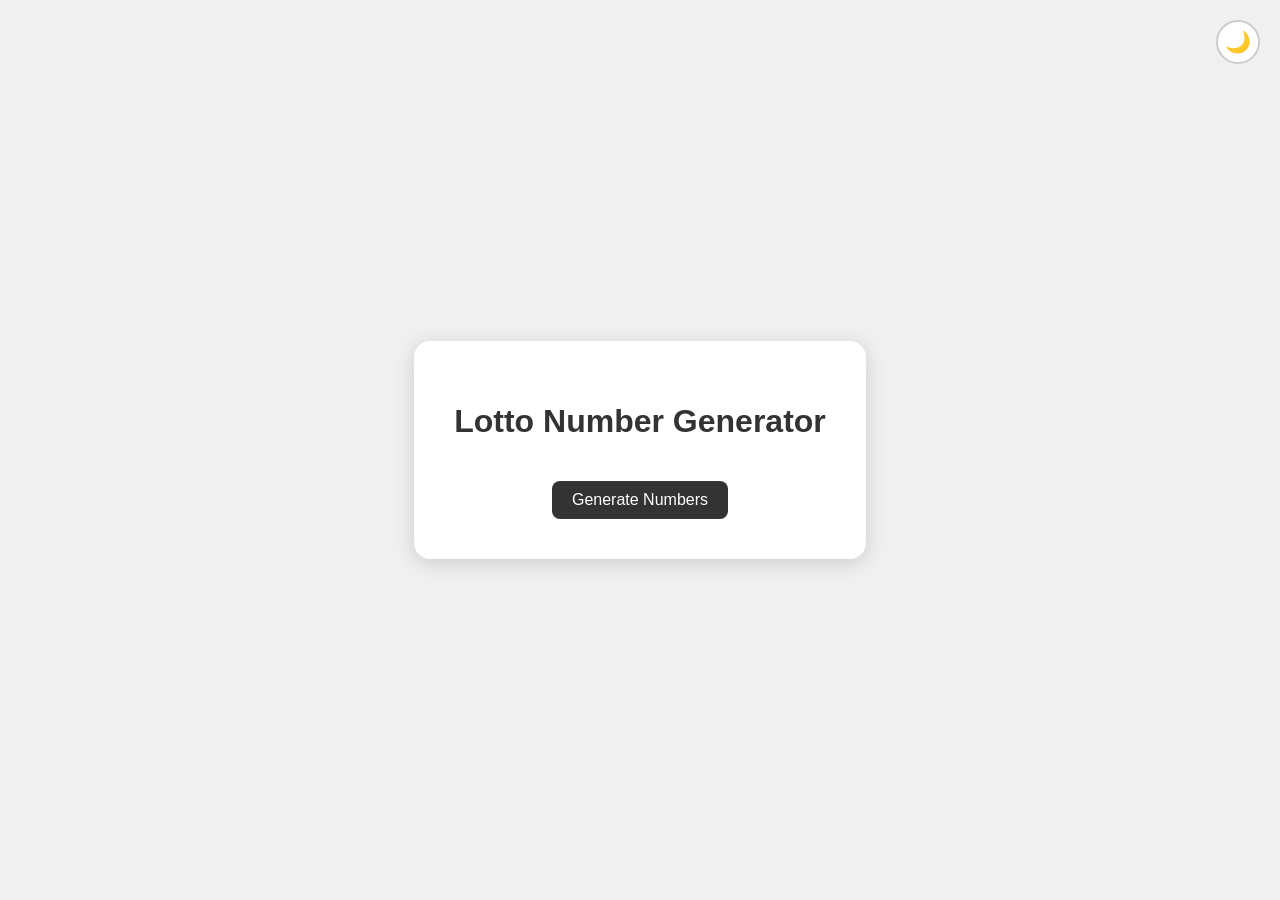
==== index.html @ cb340864 "Add dark mode / light mode toggle feature - Theme toggle button (top-right corner) with moon/sun ico" ====
<!DOCTYPE html>
<html lang="en">
<head>
    <meta charset="UTF-8">
    <meta name="viewport" content="width=device-width, initial-scale=1.0">
    <title>Lotto Number Generator</title>
    <link rel="stylesheet" href="style.css">
</head>
<body>
    <button class="theme-toggle" id="theme-toggle" aria-label="Toggle dark mode">🌙</button>
    <div class="container">
        <h1>Lotto Number Generator</h1>
        <div class="lotto-numbers" id="lotto-numbers"></div>
        <button id="generate-btn">Generate Numbers</button>
    </div>
    <script src="main.js"></script>
</body>
</html>
---- style.css ----
:root {
    --bg-color: #f0f0f0;
    --text-color: #333;
    --container-bg: #fff;
    --number-bg: #fff;
    --number-border: #ccc;
    --btn-bg: #333;
    --btn-color: #fff;
}

[data-theme="dark"] {
    --bg-color: #1a1a2e;
    --text-color: #e0e0e0;
    --container-bg: #16213e;
    --number-bg: #0f3460;
    --number-border: #533483;
    --btn-bg: #e94560;
    --btn-color: #fff;
}

body {
    font-family: sans-serif;
    display: flex;
    justify-content: center;
    align-items: center;
    min-height: 100vh;
    background-color: var(--bg-color);
    color: var(--text-color);
    margin: 0;
    transition: background-color 0.3s, color 0.3s;
}

.theme-toggle {
    position: fixed;
    top: 20px;
    right: 20px;
    width: 44px;
    height: 44px;
    border-radius: 50%;
    border: 2px solid var(--number-border);
    background-color: var(--container-bg);
    font-size: 1.3em;
    cursor: pointer;
    transition: background-color 0.3s, border-color 0.3s;
    display: flex;
    justify-content: center;
    align-items: center;
}

.theme-toggle:hover {
    opacity: 0.8;
}

.container {
    text-align: center;
    background-color: var(--container-bg);
    padding: 40px;
    border-radius: 16px;
    box-shadow: 0 4px 20px rgba(0, 0, 0, 0.15);
    transition: background-color 0.3s;
}

.lotto-numbers {
    display: flex;
    justify-content: center;
    gap: 10px;
    margin: 20px 0;
}

.number {
    width: 40px;
    height: 40px;
    border-radius: 50%;
    background-color: var(--number-bg);
    border: 2px solid var(--number-border);
    display: flex;
    justify-content: center;
    align-items: center;
    font-size: 1.2em;
    font-weight: bold;
    color: var(--text-color);
    transition: background-color 0.3s, border-color 0.3s, color 0.3s;
}

#generate-btn {
    padding: 10px 20px;
    font-size: 1em;
    cursor: pointer;
    background-color: var(--btn-bg);
    color: var(--btn-color);
    border: none;
    border-radius: 8px;
    transition: background-color 0.3s;
}

#generate-btn:hover {
    opacity: 0.9;
}
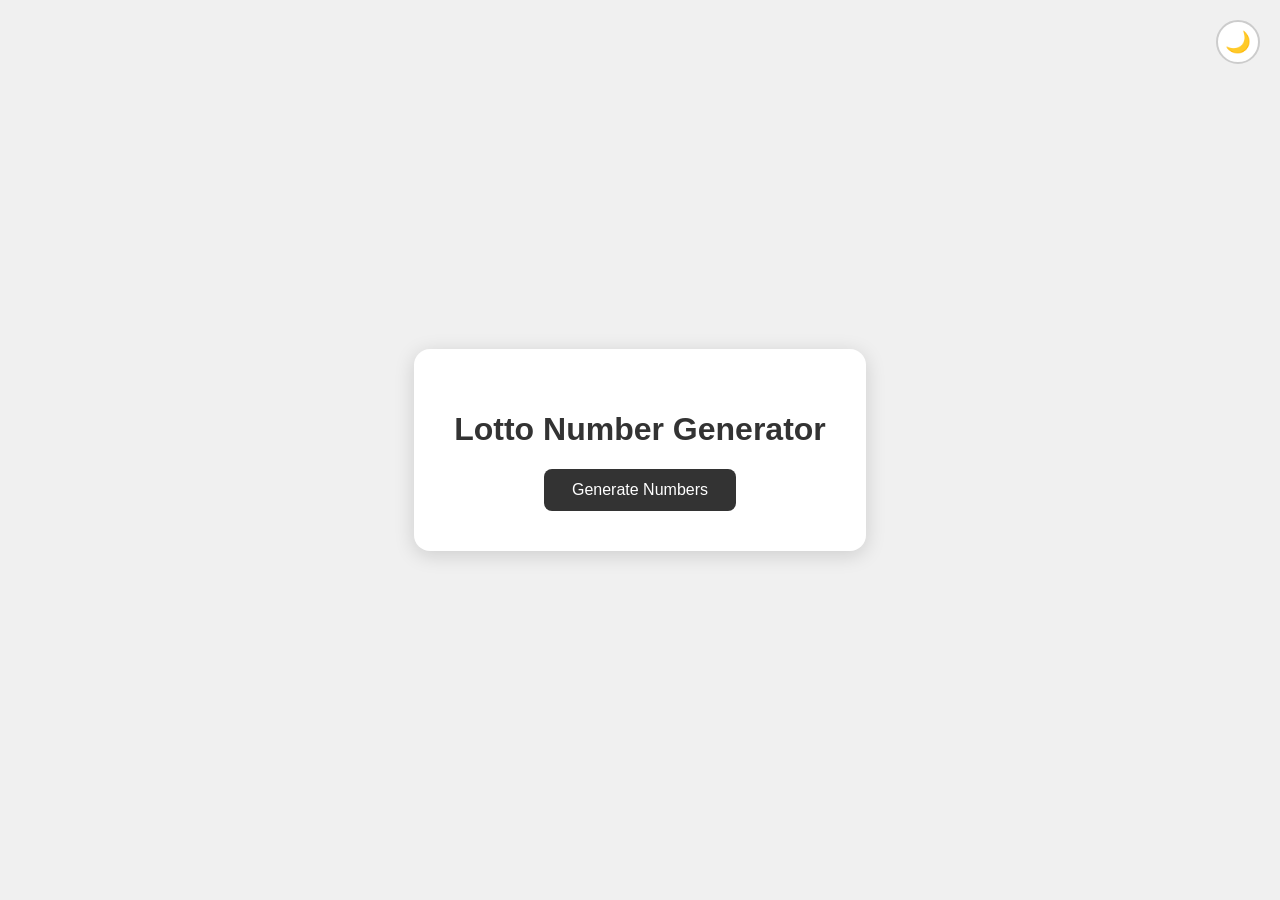
==== commit 3257534b: "Add number color by range and generate 5 rows - Color balls by number range: 1-9 yellow, 10-19 blue," ====
--- a/index.html
+++ b/index.html
@@ -10,7 +10,7 @@
     <button class="theme-toggle" id="theme-toggle" aria-label="Toggle dark mode">🌙</button>
     <div class="container">
         <h1>Lotto Number Generator</h1>
-        <div class="lotto-numbers" id="lotto-numbers"></div>
+        <div class="lotto-rows" id="lotto-rows"></div>
         <button id="generate-btn">Generate Numbers</button>
     </div>
     <script src="main.js"></script>
--- a/style.css
+++ b/style.css
@@ -2,20 +2,20 @@
     --bg-color: #f0f0f0;
     --text-color: #333;
     --container-bg: #fff;
-    --number-bg: #fff;
     --number-border: #ccc;
     --btn-bg: #333;
     --btn-color: #fff;
+    --row-divider: #e0e0e0;
 }
 
 [data-theme="dark"] {
     --bg-color: #1a1a2e;
     --text-color: #e0e0e0;
     --container-bg: #16213e;
-    --number-bg: #0f3460;
     --number-border: #533483;
     --btn-bg: #e94560;
     --btn-color: #fff;
+    --row-divider: #2a2a4a;
 }
 
 body {
@@ -60,30 +60,55 @@
     transition: background-color 0.3s;
 }
 
-.lotto-numbers {
-    display: flex;
-    justify-content: center;
-    gap: 10px;
+.lotto-rows {
     margin: 20px 0;
 }
 
-.number {
-    width: 40px;
-    height: 40px;
-    border-radius: 50%;
-    background-color: var(--number-bg);
-    border: 2px solid var(--number-border);
+.lotto-row {
     display: flex;
     justify-content: center;
     align-items: center;
-    font-size: 1.2em;
+    gap: 10px;
+    padding: 10px 0;
+}
+
+.lotto-row + .lotto-row {
+    border-top: 1px solid var(--row-divider);
+}
+
+.row-label {
+    font-size: 0.85em;
     font-weight: bold;
     color: var(--text-color);
-    transition: background-color 0.3s, border-color 0.3s, color 0.3s;
+    opacity: 0.6;
+    min-width: 20px;
 }
 
+.number {
+    width: 42px;
+    height: 42px;
+    border-radius: 50%;
+    display: flex;
+    justify-content: center;
+    align-items: center;
+    font-size: 1.1em;
+    font-weight: bold;
+    color: #fff;
+    transition: transform 0.2s;
+}
+
+.number:hover {
+    transform: scale(1.15);
+}
+
+.number.range-1  { background-color: #fbc400; }
+.number.range-10 { background-color: #69c8f2; }
+.number.range-20 { background-color: #ff7272; }
+.number.range-30 { background-color: #aaa; }
+.number.range-40 { background-color: #b0d840; }
+
 #generate-btn {
-    padding: 10px 20px;
+    padding: 12px 28px;
     font-size: 1em;
     cursor: pointer;
     background-color: var(--btn-bg);
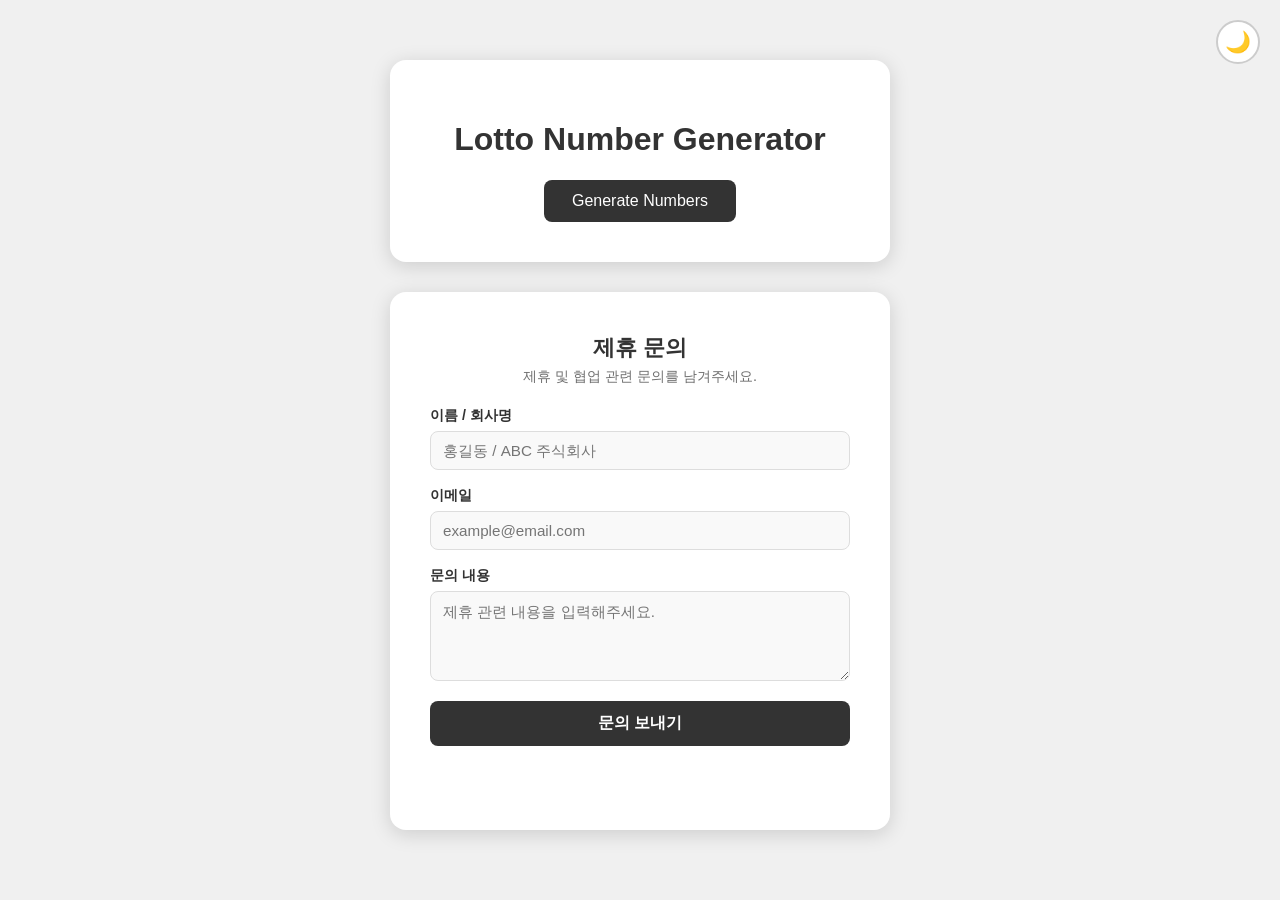
==== commit 753a8dae: "Add partnership inquiry form with Formspree - Contact form with name, email, and message fields - As" ====
--- a/index.html
+++ b/index.html
@@ -8,11 +8,34 @@
 </head>
 <body>
     <button class="theme-toggle" id="theme-toggle" aria-label="Toggle dark mode">🌙</button>
-    <div class="container">
-        <h1>Lotto Number Generator</h1>
-        <div class="lotto-rows" id="lotto-rows"></div>
-        <button id="generate-btn">Generate Numbers</button>
-    </div>
+    <main class="page-wrap">
+        <div class="container">
+            <h1>Lotto Number Generator</h1>
+            <div class="lotto-rows" id="lotto-rows"></div>
+            <button id="generate-btn">Generate Numbers</button>
+        </div>
+
+        <div class="container contact-form">
+            <h2>제휴 문의</h2>
+            <p class="form-desc">제휴 및 협업 관련 문의를 남겨주세요.</p>
+            <form id="contact-form" action="https://formspree.io/f/mzdarzzo" method="POST">
+                <div class="form-group">
+                    <label for="name">이름 / 회사명</label>
+                    <input type="text" id="name" name="name" required placeholder="홍길동 / ABC 주식회사">
+                </div>
+                <div class="form-group">
+                    <label for="email">이메일</label>
+                    <input type="email" id="email" name="email" required placeholder="example@email.com">
+                </div>
+                <div class="form-group">
+                    <label for="message">문의 내용</label>
+                    <textarea id="message" name="message" rows="4" required placeholder="제휴 관련 내용을 입력해주세요."></textarea>
+                </div>
+                <button type="submit" class="submit-btn">문의 보내기</button>
+            </form>
+            <p class="form-status" id="form-status"></p>
+        </div>
+    </main>
     <script src="main.js"></script>
 </body>
 </html>
--- a/style.css
+++ b/style.css
@@ -6,6 +6,8 @@
     --btn-bg: #333;
     --btn-color: #fff;
     --row-divider: #e0e0e0;
+    --input-bg: #f9f9f9;
+    --input-border: #ddd;
 }
 
 [data-theme="dark"] {
@@ -16,18 +18,29 @@
     --btn-bg: #e94560;
     --btn-color: #fff;
     --row-divider: #2a2a4a;
+    --input-bg: #0f3460;
+    --input-border: #533483;
 }
 
 body {
     font-family: sans-serif;
     display: flex;
     justify-content: center;
-    align-items: center;
     min-height: 100vh;
     background-color: var(--bg-color);
     color: var(--text-color);
     margin: 0;
     transition: background-color 0.3s, color 0.3s;
+}
+
+.page-wrap {
+    display: flex;
+    flex-direction: column;
+    align-items: center;
+    gap: 30px;
+    padding: 60px 20px;
+    width: 100%;
+    max-width: 500px;
 }
 
 .theme-toggle {
@@ -45,6 +58,7 @@
     display: flex;
     justify-content: center;
     align-items: center;
+    z-index: 10;
 }
 
 .theme-toggle:hover {
@@ -58,6 +72,8 @@
     border-radius: 16px;
     box-shadow: 0 4px 20px rgba(0, 0, 0, 0.15);
     transition: background-color 0.3s;
+    width: 100%;
+    box-sizing: border-box;
 }
 
 .lotto-rows {
@@ -121,3 +137,82 @@
 #generate-btn:hover {
     opacity: 0.9;
 }
+
+/* Contact Form */
+.contact-form h2 {
+    margin: 0 0 4px;
+    font-size: 1.4em;
+}
+
+.form-desc {
+    margin: 0 0 20px;
+    font-size: 0.9em;
+    opacity: 0.7;
+}
+
+.form-group {
+    text-align: left;
+    margin-bottom: 16px;
+}
+
+.form-group label {
+    display: block;
+    margin-bottom: 6px;
+    font-size: 0.9em;
+    font-weight: 600;
+}
+
+.form-group input,
+.form-group textarea {
+    width: 100%;
+    padding: 10px 12px;
+    border: 1px solid var(--input-border);
+    border-radius: 8px;
+    background-color: var(--input-bg);
+    color: var(--text-color);
+    font-size: 0.95em;
+    font-family: inherit;
+    box-sizing: border-box;
+    transition: border-color 0.3s, background-color 0.3s;
+}
+
+.form-group input:focus,
+.form-group textarea:focus {
+    outline: none;
+    border-color: var(--btn-bg);
+}
+
+.form-group textarea {
+    resize: vertical;
+}
+
+.submit-btn {
+    width: 100%;
+    padding: 12px;
+    font-size: 1em;
+    font-weight: 600;
+    cursor: pointer;
+    background-color: var(--btn-bg);
+    color: var(--btn-color);
+    border: none;
+    border-radius: 8px;
+    transition: background-color 0.3s;
+}
+
+.submit-btn:hover {
+    opacity: 0.9;
+}
+
+.form-status {
+    margin-top: 12px;
+    font-size: 0.9em;
+    min-height: 1.2em;
+}
+
+.form-status.success {
+    color: #4caf50;
+}
+
+.form-status.error {
+    color: #e94560;
+}
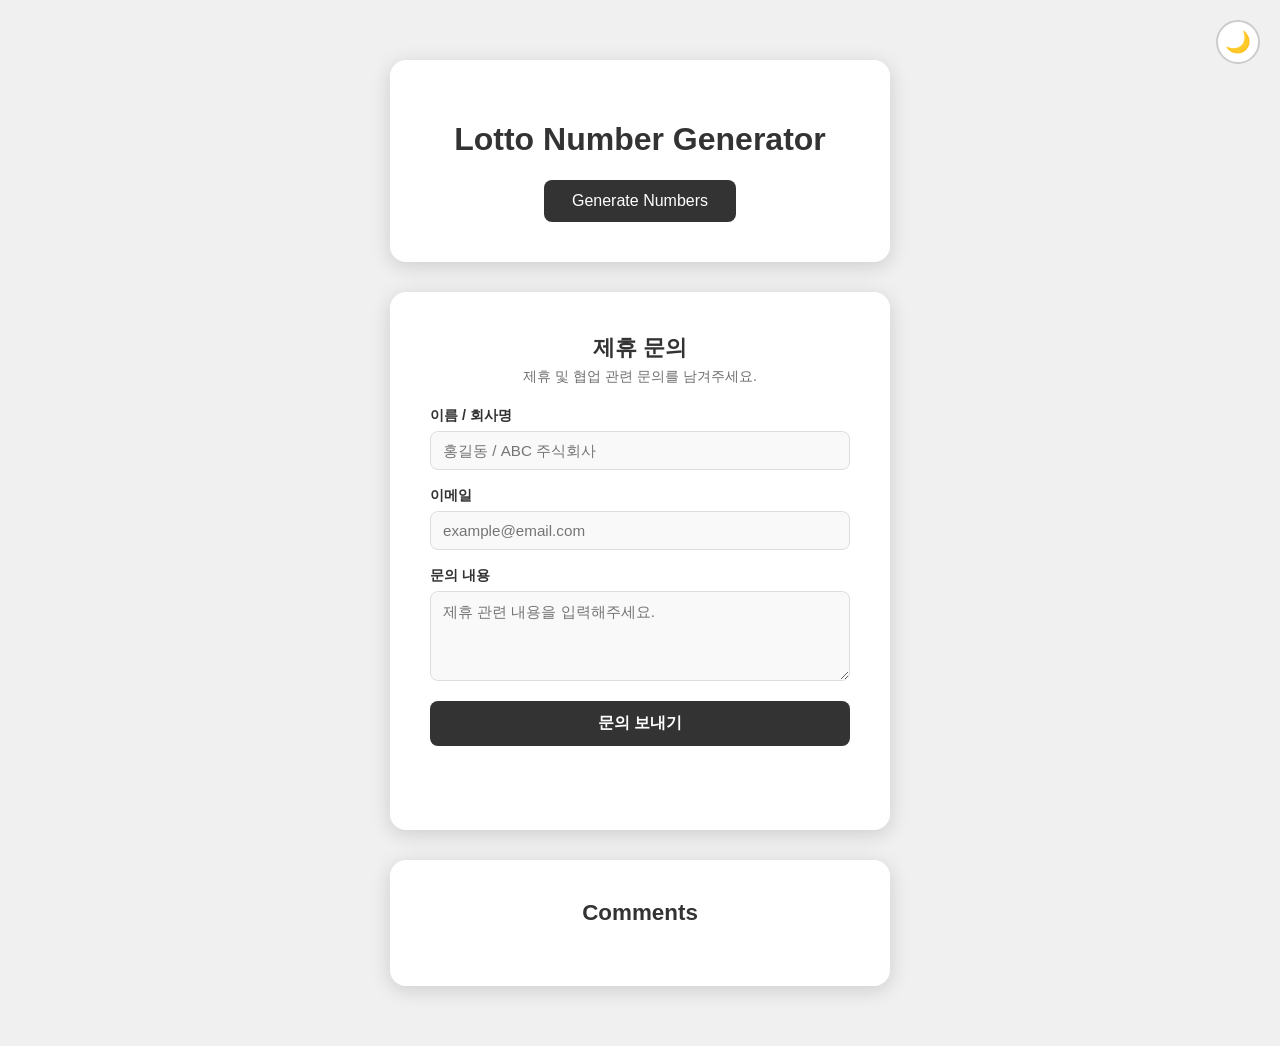
==== commit 80bdd774: "Add Disqus comments section below contact form Co-Authored-By: Claude Opus 4.6 <noreply@anthropic.co" ====
--- a/index.html
+++ b/index.html
@@ -7,12 +7,12 @@
     <link rel="stylesheet" href="style.css">
 </head>
 <body>
-    <button class="theme-toggle" id="theme-toggle" aria-label="Toggle dark mode">🌙</button>
+    <button type="button" class="theme-toggle" id="theme-toggle" aria-label="Toggle dark mode">🌙</button>
     <main class="page-wrap">
         <div class="container">
             <h1>Lotto Number Generator</h1>
             <div class="lotto-rows" id="lotto-rows"></div>
-            <button id="generate-btn">Generate Numbers</button>
+            <button type="button" id="generate-btn">Generate Numbers</button>
         </div>
 
         <div class="container contact-form">
@@ -35,6 +35,24 @@
             </form>
             <p class="form-status" id="form-status"></p>
         </div>
+
+        <div class="container comments-section">
+            <h2>Comments</h2>
+            <div id="disqus_thread"></div>
+            <script>
+                var disqus_config = function () {
+                    this.page.url = window.location.href;
+                    this.page.identifier = 'lotto-number-generator';
+                };
+                (function() {
+                    var d = document, s = d.createElement('script');
+                    s.src = 'https://productbuilder-zdd729chwr.disqus.com/embed.js';
+                    s.setAttribute('data-timestamp', +new Date());
+                    (d.head || d.body).appendChild(s);
+                })();
+            </script>
+            <noscript>Please enable JavaScript to view the <a href="https://disqus.com/?ref_noscript">comments powered by Disqus.</a></noscript>
+        </div>
     </main>
     <script src="main.js"></script>
 </body>
--- a/style.css
+++ b/style.css
@@ -216,3 +216,13 @@
 .form-status.error {
     color: #e94560;
 }
+
+/* Comments Section */
+.comments-section h2 {
+    margin: 0 0 20px;
+    font-size: 1.4em;
+}
+
+.comments-section #disqus_thread {
+    text-align: left;
+}
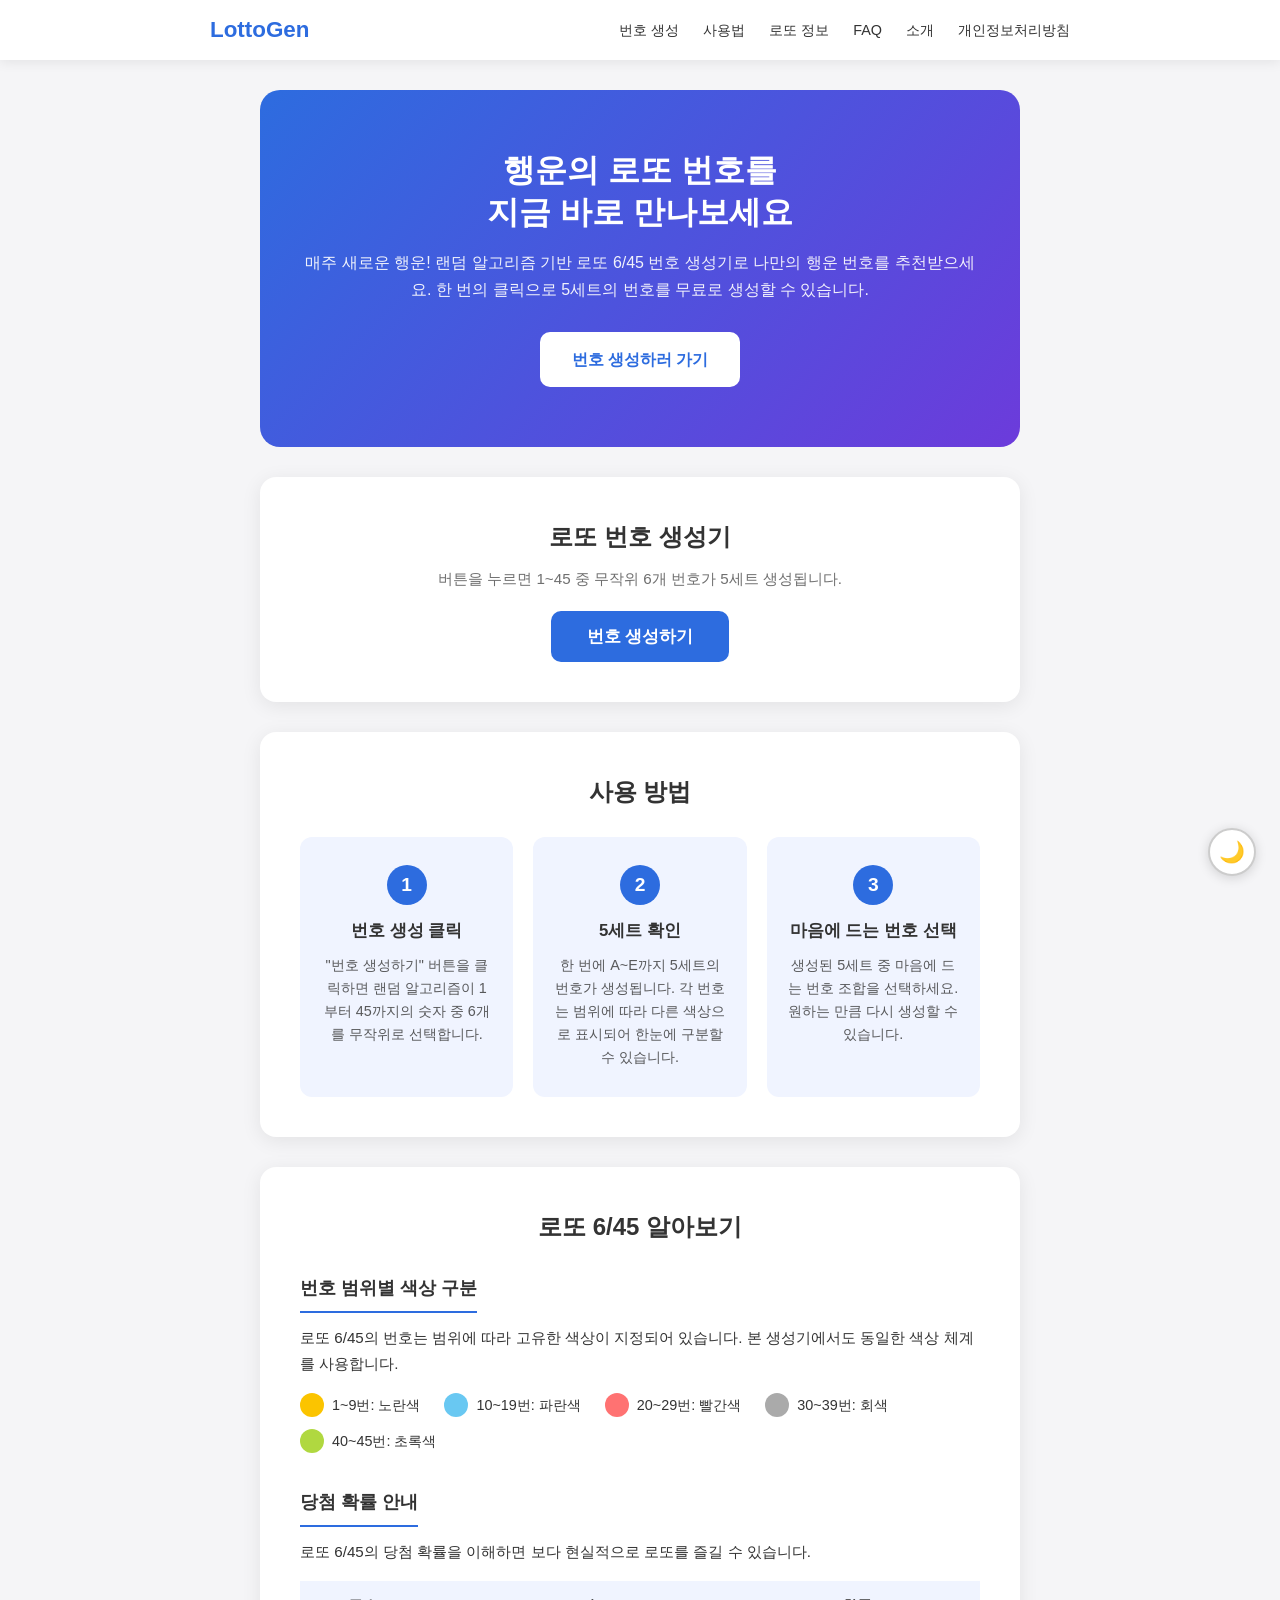
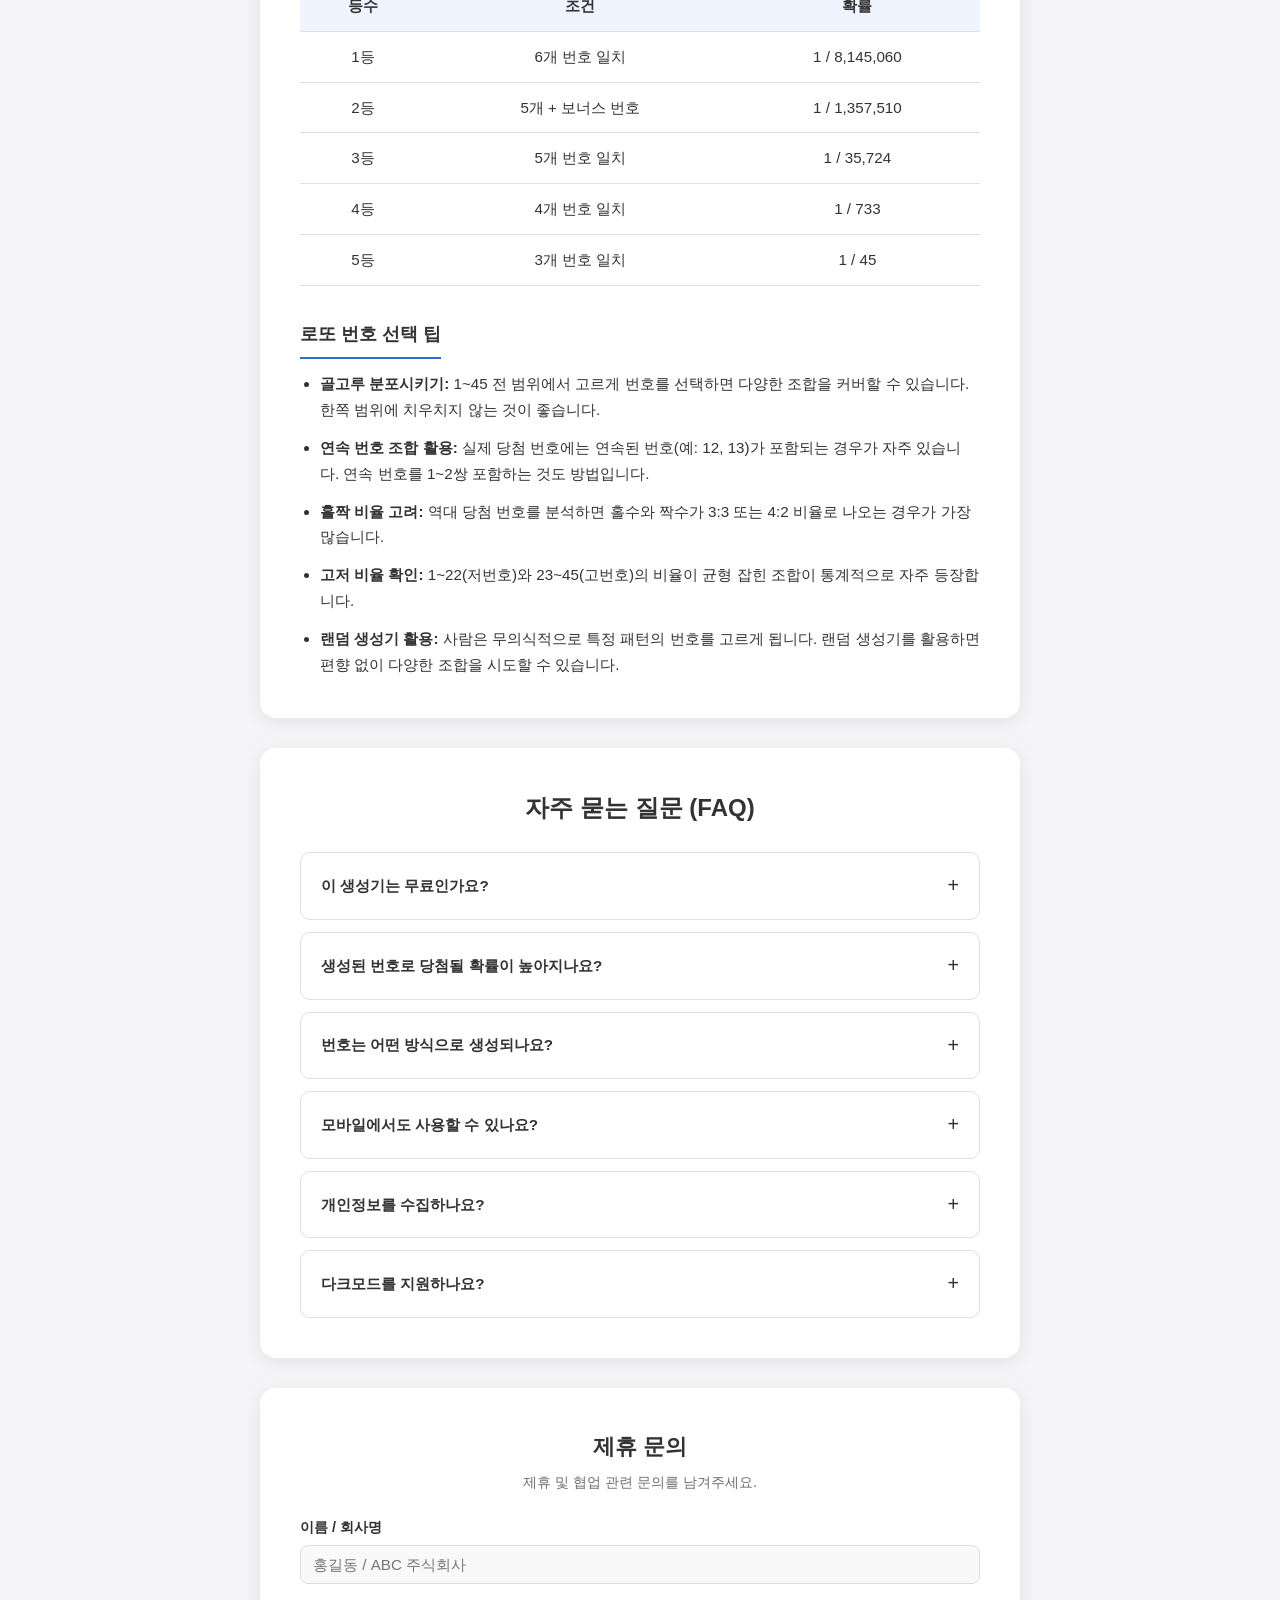
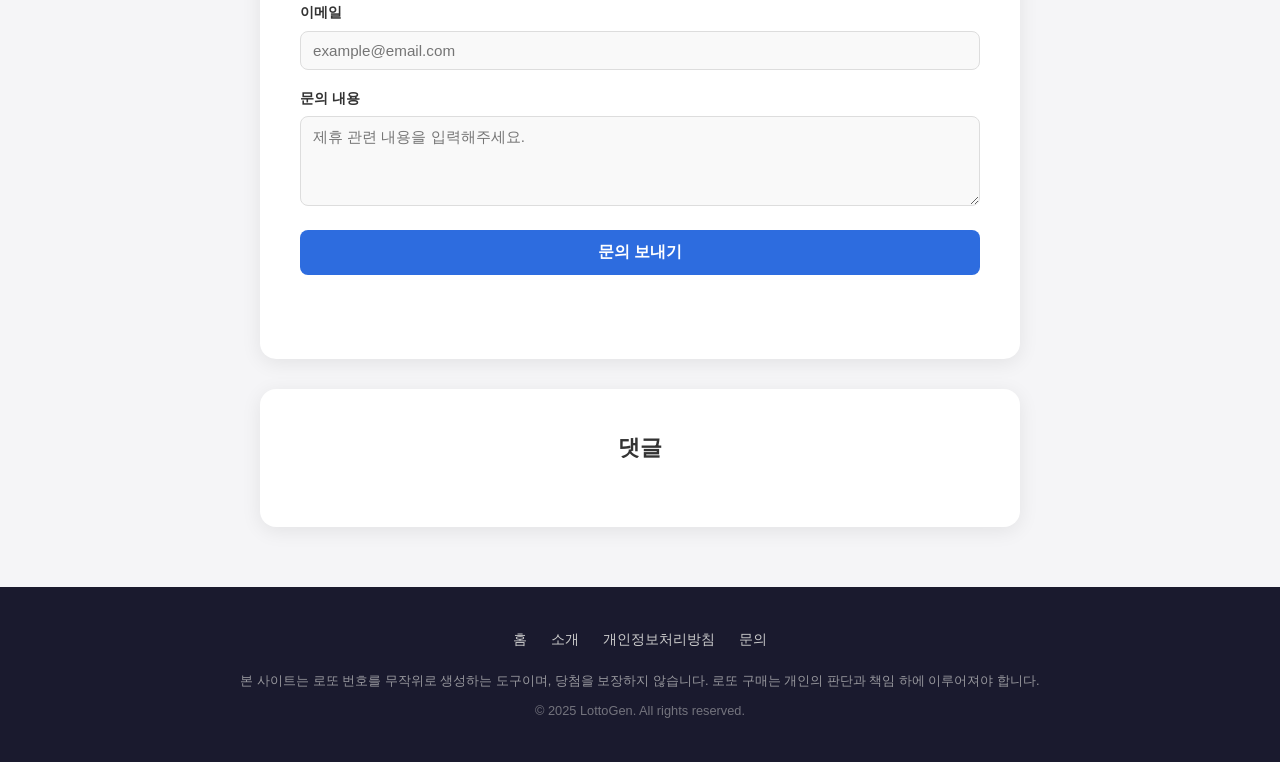
==== commit 5442858b: "Revamp site for AdSense approval: rich content, navigation, privacy & about pages - Add SEO meta tag" ====
--- a/index.html
+++ b/index.html
@@ -1,21 +1,156 @@
 <!DOCTYPE html>
-<html lang="en">
+<html lang="ko">
 <head>
     <meta charset="UTF-8">
     <meta name="viewport" content="width=device-width, initial-scale=1.0">
-    <title>Lotto Number Generator</title>
+    <meta name="google-adsense-account" content="ca-pub-6278260303538911">
+    <meta name="description" content="무료 로또 번호 생성기 - 랜덤 알고리즘으로 행운의 로또 6/45 번호를 추천받으세요. 번호 범위별 색상 구분, 당첨 확률 정보까지 제공합니다.">
+    <meta name="keywords" content="로또, 로또 번호 생성기, 로또 번호 추천, 로또 6/45, 무료 로또, 랜덤 번호">
+    <meta property="og:title" content="로또 번호 생성기 - 행운의 번호를 만나보세요">
+    <meta property="og:description" content="무료 로또 번호 생성기로 매주 행운의 번호를 추천받으세요. 번호 범위별 색상 구분과 당첨 확률 정보를 제공합니다.">
+    <meta property="og:type" content="website">
+    <title>로또 번호 생성기 - 무료 랜덤 번호 추천 | LottoGen</title>
     <link rel="stylesheet" href="style.css">
+    <script async src="https://pagead2.googlesyndication.com/pagead/js/adsbygoogle.js?client=ca-pub-6278260303538911"
+         crossorigin="anonymous"></script>
 </head>
 <body>
-    <button type="button" class="theme-toggle" id="theme-toggle" aria-label="Toggle dark mode">🌙</button>
+    <!-- Header -->
+    <header class="site-header">
+        <div class="header-inner">
+            <a href="index.html" class="site-logo">LottoGen</a>
+            <button type="button" class="menu-toggle" id="menu-toggle" aria-label="메뉴 열기">
+                <span></span><span></span><span></span>
+            </button>
+            <nav class="site-nav" id="site-nav">
+                <a href="#generator">번호 생성</a>
+                <a href="#how-to-use">사용법</a>
+                <a href="#lotto-info">로또 정보</a>
+                <a href="#faq">FAQ</a>
+                <a href="about.html">소개</a>
+                <a href="privacy.html">개인정보처리방침</a>
+            </nav>
+        </div>
+    </header>
+
+    <button type="button" class="theme-toggle" id="theme-toggle" aria-label="다크모드 전환">🌙</button>
+
     <main class="page-wrap">
-        <div class="container">
-            <h1>Lotto Number Generator</h1>
+        <!-- Hero Section -->
+        <section class="hero-section">
+            <h1>행운의 로또 번호를<br>지금 바로 만나보세요</h1>
+            <p class="hero-desc">매주 새로운 행운! 랜덤 알고리즘 기반 로또 6/45 번호 생성기로 나만의 행운 번호를 추천받으세요. 한 번의 클릭으로 5세트의 번호를 무료로 생성할 수 있습니다.</p>
+            <a href="#generator" class="hero-cta">번호 생성하러 가기</a>
+        </section>
+
+        <!-- Generator Section -->
+        <div class="container" id="generator">
+            <h2>로또 번호 생성기</h2>
+            <p class="section-desc">버튼을 누르면 1~45 중 무작위 6개 번호가 5세트 생성됩니다.</p>
             <div class="lotto-rows" id="lotto-rows"></div>
-            <button type="button" id="generate-btn">Generate Numbers</button>
-        </div>
-
-        <div class="container contact-form">
+            <button type="button" id="generate-btn">번호 생성하기</button>
+        </div>
+
+        <!-- How to Use Section -->
+        <section class="container content-section" id="how-to-use">
+            <h2>사용 방법</h2>
+            <div class="steps-grid">
+                <div class="step-card">
+                    <div class="step-number">1</div>
+                    <h3>번호 생성 클릭</h3>
+                    <p>"번호 생성하기" 버튼을 클릭하면 랜덤 알고리즘이 1부터 45까지의 숫자 중 6개를 무작위로 선택합니다.</p>
+                </div>
+                <div class="step-card">
+                    <div class="step-number">2</div>
+                    <h3>5세트 확인</h3>
+                    <p>한 번에 A~E까지 5세트의 번호가 생성됩니다. 각 번호는 범위에 따라 다른 색상으로 표시되어 한눈에 구분할 수 있습니다.</p>
+                </div>
+                <div class="step-card">
+                    <div class="step-number">3</div>
+                    <h3>마음에 드는 번호 선택</h3>
+                    <p>생성된 5세트 중 마음에 드는 번호 조합을 선택하세요. 원하는 만큼 다시 생성할 수 있습니다.</p>
+                </div>
+            </div>
+        </section>
+
+        <!-- Lotto Info Section -->
+        <section class="container content-section" id="lotto-info">
+            <h2>로또 6/45 알아보기</h2>
+
+            <div class="info-block">
+                <h3>번호 범위별 색상 구분</h3>
+                <p>로또 6/45의 번호는 범위에 따라 고유한 색상이 지정되어 있습니다. 본 생성기에서도 동일한 색상 체계를 사용합니다.</p>
+                <div class="color-guide">
+                    <div class="color-item"><span class="color-dot range-1"></span> 1~9번: 노란색</div>
+                    <div class="color-item"><span class="color-dot range-10"></span> 10~19번: 파란색</div>
+                    <div class="color-item"><span class="color-dot range-20"></span> 20~29번: 빨간색</div>
+                    <div class="color-item"><span class="color-dot range-30"></span> 30~39번: 회색</div>
+                    <div class="color-item"><span class="color-dot range-40"></span> 40~45번: 초록색</div>
+                </div>
+            </div>
+
+            <div class="info-block">
+                <h3>당첨 확률 안내</h3>
+                <p>로또 6/45의 당첨 확률을 이해하면 보다 현실적으로 로또를 즐길 수 있습니다.</p>
+                <table class="info-table">
+                    <thead>
+                        <tr><th>등수</th><th>조건</th><th>확률</th></tr>
+                    </thead>
+                    <tbody>
+                        <tr><td>1등</td><td>6개 번호 일치</td><td>1 / 8,145,060</td></tr>
+                        <tr><td>2등</td><td>5개 + 보너스 번호</td><td>1 / 1,357,510</td></tr>
+                        <tr><td>3등</td><td>5개 번호 일치</td><td>1 / 35,724</td></tr>
+                        <tr><td>4등</td><td>4개 번호 일치</td><td>1 / 733</td></tr>
+                        <tr><td>5등</td><td>3개 번호 일치</td><td>1 / 45</td></tr>
+                    </tbody>
+                </table>
+            </div>
+
+            <div class="info-block">
+                <h3>로또 번호 선택 팁</h3>
+                <ul class="tips-list">
+                    <li><strong>골고루 분포시키기:</strong> 1~45 전 범위에서 고르게 번호를 선택하면 다양한 조합을 커버할 수 있습니다. 한쪽 범위에 치우치지 않는 것이 좋습니다.</li>
+                    <li><strong>연속 번호 조합 활용:</strong> 실제 당첨 번호에는 연속된 번호(예: 12, 13)가 포함되는 경우가 자주 있습니다. 연속 번호를 1~2쌍 포함하는 것도 방법입니다.</li>
+                    <li><strong>홀짝 비율 고려:</strong> 역대 당첨 번호를 분석하면 홀수와 짝수가 3:3 또는 4:2 비율로 나오는 경우가 가장 많습니다.</li>
+                    <li><strong>고저 비율 확인:</strong> 1~22(저번호)와 23~45(고번호)의 비율이 균형 잡힌 조합이 통계적으로 자주 등장합니다.</li>
+                    <li><strong>랜덤 생성기 활용:</strong> 사람은 무의식적으로 특정 패턴의 번호를 고르게 됩니다. 랜덤 생성기를 활용하면 편향 없이 다양한 조합을 시도할 수 있습니다.</li>
+                </ul>
+            </div>
+        </section>
+
+        <!-- FAQ Section -->
+        <section class="container content-section" id="faq">
+            <h2>자주 묻는 질문 (FAQ)</h2>
+            <div class="faq-list">
+                <details class="faq-item">
+                    <summary>이 생성기는 무료인가요?</summary>
+                    <p>네, 완전히 무료입니다. 회원가입이나 로그인 없이 누구나 자유롭게 사용할 수 있습니다. 횟수 제한도 없으니 원하는 만큼 번호를 생성하세요.</p>
+                </details>
+                <details class="faq-item">
+                    <summary>생성된 번호로 당첨될 확률이 높아지나요?</summary>
+                    <p>로또는 완전한 랜덤 추첨이므로, 어떤 번호 조합이든 당첨 확률은 동일합니다. 본 생성기는 편향 없는 랜덤 알고리즘을 사용하여 공정한 번호를 생성하지만, 당첨을 보장하지는 않습니다.</p>
+                </details>
+                <details class="faq-item">
+                    <summary>번호는 어떤 방식으로 생성되나요?</summary>
+                    <p>JavaScript의 Math.random() 함수를 기반으로 1~45 범위에서 중복 없이 6개의 숫자를 무작위로 선택합니다. 매번 새로운 조합이 생성되며, 이전 결과와 무관하게 독립적으로 작동합니다.</p>
+                </details>
+                <details class="faq-item">
+                    <summary>모바일에서도 사용할 수 있나요?</summary>
+                    <p>네, 반응형 웹 디자인으로 제작되어 스마트폰, 태블릿, PC 등 모든 기기에서 편리하게 사용할 수 있습니다.</p>
+                </details>
+                <details class="faq-item">
+                    <summary>개인정보를 수집하나요?</summary>
+                    <p>번호 생성 기능은 개인정보를 일절 수집하지 않습니다. 모든 처리는 사용자의 브라우저에서 이루어집니다. 자세한 내용은 <a href="privacy.html">개인정보처리방침</a>을 참고해 주세요.</p>
+                </details>
+                <details class="faq-item">
+                    <summary>다크모드를 지원하나요?</summary>
+                    <p>네, 화면 우측 상단의 달/해 아이콘을 클릭하면 다크모드와 라이트모드를 전환할 수 있습니다. 설정은 브라우저에 저장되어 다음 방문 시에도 유지됩니다.</p>
+                </details>
+            </div>
+        </section>
+
+        <!-- Contact Form -->
+        <div class="container contact-form" id="contact">
             <h2>제휴 문의</h2>
             <p class="form-desc">제휴 및 협업 관련 문의를 남겨주세요.</p>
             <form id="contact-form" action="https://formspree.io/f/mzdarzzo" method="POST">
@@ -36,8 +171,9 @@
             <p class="form-status" id="form-status"></p>
         </div>
 
-        <div class="container comments-section">
-            <h2>Comments</h2>
+        <!-- Comments -->
+        <div class="container comments-section" id="comments">
+            <h2>댓글</h2>
             <div id="disqus_thread"></div>
             <script>
                 var disqus_config = function () {
@@ -51,9 +187,24 @@
                     (d.head || d.body).appendChild(s);
                 })();
             </script>
-            <noscript>Please enable JavaScript to view the <a href="https://disqus.com/?ref_noscript">comments powered by Disqus.</a></noscript>
+            <noscript>댓글을 보려면 JavaScript를 활성화해 주세요. <a href="https://disqus.com/?ref_noscript">Disqus 제공</a></noscript>
         </div>
     </main>
+
+    <!-- Footer -->
+    <footer class="site-footer">
+        <div class="footer-inner">
+            <div class="footer-links">
+                <a href="index.html">홈</a>
+                <a href="about.html">소개</a>
+                <a href="privacy.html">개인정보처리방침</a>
+                <a href="#contact">문의</a>
+            </div>
+            <p class="footer-disclaimer">본 사이트는 로또 번호를 무작위로 생성하는 도구이며, 당첨을 보장하지 않습니다. 로또 구매는 개인의 판단과 책임 하에 이루어져야 합니다.</p>
+            <p class="footer-copyright">&copy; 2025 LottoGen. All rights reserved.</p>
+        </div>
+    </footer>
+
     <script src="main.js"></script>
 </body>
-</html>+</html>
--- a/style.css
+++ b/style.css
@@ -1,13 +1,21 @@
 :root {
-    --bg-color: #f0f0f0;
+    --bg-color: #f5f5f7;
     --text-color: #333;
     --container-bg: #fff;
     --number-border: #ccc;
-    --btn-bg: #333;
+    --btn-bg: #2d6cdf;
     --btn-color: #fff;
     --row-divider: #e0e0e0;
     --input-bg: #f9f9f9;
     --input-border: #ddd;
+    --header-bg: #fff;
+    --header-shadow: rgba(0,0,0,0.08);
+    --footer-bg: #1a1a2e;
+    --footer-text: #ccc;
+    --hero-gradient: linear-gradient(135deg, #2d6cdf 0%, #6c3bdb 100%);
+    --step-bg: #f0f4ff;
+    --table-header-bg: #f0f4ff;
+    --faq-border: #e0e0e0;
 }
 
 [data-theme="dark"] {
@@ -20,35 +28,103 @@
     --row-divider: #2a2a4a;
     --input-bg: #0f3460;
     --input-border: #533483;
+    --header-bg: #16213e;
+    --header-shadow: rgba(0,0,0,0.3);
+    --footer-bg: #0f0f1e;
+    --footer-text: #888;
+    --hero-gradient: linear-gradient(135deg, #e94560 0%, #533483 100%);
+    --step-bg: #0f3460;
+    --table-header-bg: #0f3460;
+    --faq-border: #2a2a4a;
+}
+
+* {
+    box-sizing: border-box;
 }
 
 body {
-    font-family: sans-serif;
-    display: flex;
-    justify-content: center;
+    font-family: 'Segoe UI', -apple-system, BlinkMacSystemFont, sans-serif;
+    display: flex;
+    flex-direction: column;
+    align-items: center;
     min-height: 100vh;
     background-color: var(--bg-color);
     color: var(--text-color);
     margin: 0;
     transition: background-color 0.3s, color 0.3s;
-}
-
-.page-wrap {
-    display: flex;
+    line-height: 1.7;
+}
+
+/* Header */
+.site-header {
+    position: sticky;
+    top: 0;
+    width: 100%;
+    background-color: var(--header-bg);
+    box-shadow: 0 2px 12px var(--header-shadow);
+    z-index: 100;
+    transition: background-color 0.3s;
+}
+
+.header-inner {
+    max-width: 900px;
+    margin: 0 auto;
+    padding: 0 20px;
+    display: flex;
+    align-items: center;
+    justify-content: space-between;
+    height: 60px;
+}
+
+.site-logo {
+    font-size: 1.4em;
+    font-weight: 800;
+    color: var(--btn-bg);
+    text-decoration: none;
+}
+
+.site-nav {
+    display: flex;
+    gap: 24px;
+}
+
+.site-nav a {
+    color: var(--text-color);
+    text-decoration: none;
+    font-size: 0.9em;
+    font-weight: 500;
+    transition: color 0.2s;
+}
+
+.site-nav a:hover {
+    color: var(--btn-bg);
+}
+
+.menu-toggle {
+    display: none;
     flex-direction: column;
-    align-items: center;
-    gap: 30px;
-    padding: 60px 20px;
-    width: 100%;
-    max-width: 500px;
-}
-
+    gap: 5px;
+    background: none;
+    border: none;
+    cursor: pointer;
+    padding: 4px;
+}
+
+.menu-toggle span {
+    display: block;
+    width: 24px;
+    height: 2px;
+    background-color: var(--text-color);
+    transition: transform 0.3s, opacity 0.3s;
+}
+
+/* Theme Toggle */
 .theme-toggle {
     position: fixed;
-    top: 20px;
-    right: 20px;
-    width: 44px;
-    height: 44px;
+    bottom: 24px;
+    right: 24px;
+    width: 48px;
+    height: 48px;
     border-radius: 50%;
     border: 2px solid var(--number-border);
     background-color: var(--container-bg);
@@ -59,23 +135,97 @@
     justify-content: center;
     align-items: center;
     z-index: 10;
+    box-shadow: 0 2px 12px rgba(0,0,0,0.15);
 }
 
 .theme-toggle:hover {
     opacity: 0.8;
 }
 
+/* Page Wrap */
+.page-wrap {
+    display: flex;
+    flex-direction: column;
+    align-items: center;
+    gap: 30px;
+    padding: 30px 20px 60px;
+    width: 100%;
+    max-width: 800px;
+}
+
+/* Hero Section */
+.hero-section {
+    width: 100%;
+    background: var(--hero-gradient);
+    color: #fff;
+    padding: 60px 40px;
+    border-radius: 20px;
+    text-align: center;
+}
+
+.hero-section h1 {
+    font-size: 2em;
+    margin: 0 0 16px;
+    line-height: 1.3;
+}
+
+.hero-desc {
+    font-size: 1em;
+    margin: 0 0 28px;
+    opacity: 0.92;
+    line-height: 1.7;
+}
+
+.hero-cta {
+    display: inline-block;
+    padding: 14px 32px;
+    background-color: #fff;
+    color: #2d6cdf;
+    font-weight: 700;
+    font-size: 1em;
+    border-radius: 10px;
+    text-decoration: none;
+    transition: transform 0.2s, box-shadow 0.2s;
+}
+
+.hero-cta:hover {
+    transform: translateY(-2px);
+    box-shadow: 0 4px 16px rgba(0,0,0,0.2);
+}
+
+/* Container */
 .container {
     text-align: center;
     background-color: var(--container-bg);
     padding: 40px;
     border-radius: 16px;
-    box-shadow: 0 4px 20px rgba(0, 0, 0, 0.15);
+    box-shadow: 0 4px 20px rgba(0, 0, 0, 0.08);
     transition: background-color 0.3s;
     width: 100%;
-    box-sizing: border-box;
-}
-
+}
+
+.container h2 {
+    margin: 0 0 8px;
+    font-size: 1.5em;
+}
+
+.section-desc {
+    margin: 0 0 20px;
+    font-size: 0.95em;
+    opacity: 0.7;
+}
+
+/* Content Section */
+.content-section {
+    text-align: left;
+}
+
+.content-section h2 {
+    text-align: center;
+    margin-bottom: 24px;
+}
+
+/* Lotto Rows */
 .lotto-rows {
     margin: 20px 0;
 }
@@ -124,18 +274,202 @@
 .number.range-40 { background-color: #b0d840; }
 
 #generate-btn {
-    padding: 12px 28px;
-    font-size: 1em;
+    padding: 14px 36px;
+    font-size: 1.05em;
+    font-weight: 600;
     cursor: pointer;
     background-color: var(--btn-bg);
     color: var(--btn-color);
     border: none;
-    border-radius: 8px;
+    border-radius: 10px;
+    transition: background-color 0.3s, transform 0.2s;
+}
+
+#generate-btn:hover {
+    transform: translateY(-1px);
+    opacity: 0.9;
+}
+
+/* Steps Grid */
+.steps-grid {
+    display: grid;
+    grid-template-columns: repeat(3, 1fr);
+    gap: 20px;
+}
+
+.step-card {
+    background-color: var(--step-bg);
+    padding: 28px 20px;
+    border-radius: 12px;
+    text-align: center;
     transition: background-color 0.3s;
 }
 
-#generate-btn:hover {
-    opacity: 0.9;
+.step-number {
+    width: 40px;
+    height: 40px;
+    border-radius: 50%;
+    background-color: var(--btn-bg);
+    color: #fff;
+    font-size: 1.2em;
+    font-weight: 700;
+    display: flex;
+    align-items: center;
+    justify-content: center;
+    margin: 0 auto 12px;
+}
+
+.step-card h3 {
+    margin: 0 0 8px;
+    font-size: 1.05em;
+}
+
+.step-card p {
+    margin: 0;
+    font-size: 0.9em;
+    opacity: 0.8;
+    line-height: 1.6;
+}
+
+/* Info Block */
+.info-block {
+    margin-bottom: 32px;
+}
+
+.info-block:last-child {
+    margin-bottom: 0;
+}
+
+.info-block h3 {
+    font-size: 1.15em;
+    margin: 0 0 12px;
+    padding-bottom: 8px;
+    border-bottom: 2px solid var(--btn-bg);
+    display: inline-block;
+}
+
+.info-block p {
+    margin: 0 0 16px;
+    font-size: 0.95em;
+}
+
+/* Color Guide */
+.color-guide {
+    display: flex;
+    flex-wrap: wrap;
+    gap: 12px 24px;
+}
+
+.color-item {
+    display: flex;
+    align-items: center;
+    gap: 8px;
+    font-size: 0.9em;
+}
+
+.color-dot {
+    width: 24px;
+    height: 24px;
+    border-radius: 50%;
+    display: inline-block;
+}
+
+.color-dot.range-1  { background-color: #fbc400; }
+.color-dot.range-10 { background-color: #69c8f2; }
+.color-dot.range-20 { background-color: #ff7272; }
+.color-dot.range-30 { background-color: #aaa; }
+.color-dot.range-40 { background-color: #b0d840; }
+
+/* Info Table */
+.info-table {
+    width: 100%;
+    border-collapse: collapse;
+    font-size: 0.95em;
+}
+
+.info-table th,
+.info-table td {
+    padding: 12px 16px;
+    text-align: center;
+    border-bottom: 1px solid var(--row-divider);
+}
+
+.info-table thead th {
+    background-color: var(--table-header-bg);
+    font-weight: 600;
+    transition: background-color 0.3s;
+}
+
+.info-table tbody tr:hover {
+    background-color: var(--step-bg);
+}
+
+/* Tips List */
+.tips-list {
+    padding-left: 20px;
+    margin: 0;
+}
+
+.tips-list li {
+    margin-bottom: 12px;
+    font-size: 0.95em;
+    line-height: 1.7;
+}
+
+.tips-list li:last-child {
+    margin-bottom: 0;
+}
+
+/* FAQ */
+.faq-list {
+    display: flex;
+    flex-direction: column;
+    gap: 12px;
+}
+
+.faq-item {
+    border: 1px solid var(--faq-border);
+    border-radius: 10px;
+    overflow: hidden;
+    transition: border-color 0.3s;
+}
+
+.faq-item summary {
+    padding: 16px 20px;
+    font-weight: 600;
+    font-size: 0.95em;
+    cursor: pointer;
+    list-style: none;
+    display: flex;
+    align-items: center;
+    justify-content: space-between;
+}
+
+.faq-item summary::after {
+    content: '+';
+    font-size: 1.3em;
+    font-weight: 300;
+    transition: transform 0.3s;
+}
+
+.faq-item[open] summary::after {
+    transform: rotate(45deg);
+}
+
+.faq-item summary::-webkit-details-marker {
+    display: none;
+}
+
+.faq-item p {
+    margin: 0;
+    padding: 0 20px 16px;
+    font-size: 0.9em;
+    line-height: 1.7;
+    opacity: 0.85;
+}
+
+.faq-item p a {
+    color: var(--btn-bg);
 }
 
 /* Contact Form */
@@ -226,3 +560,133 @@
 .comments-section #disqus_thread {
     text-align: left;
 }
+
+/* Footer */
+.site-footer {
+    width: 100%;
+    background-color: var(--footer-bg);
+    color: var(--footer-text);
+    padding: 40px 20px;
+    margin-top: auto;
+    transition: background-color 0.3s;
+}
+
+.footer-inner {
+    max-width: 800px;
+    margin: 0 auto;
+    text-align: center;
+}
+
+.footer-links {
+    display: flex;
+    justify-content: center;
+    gap: 24px;
+    margin-bottom: 20px;
+    flex-wrap: wrap;
+}
+
+.footer-links a {
+    color: var(--footer-text);
+    text-decoration: none;
+    font-size: 0.9em;
+    transition: color 0.2s;
+}
+
+.footer-links a:hover {
+    color: #fff;
+}
+
+.footer-disclaimer {
+    font-size: 0.8em;
+    opacity: 0.7;
+    margin: 0 0 8px;
+    line-height: 1.6;
+}
+
+.footer-copyright {
+    font-size: 0.8em;
+    opacity: 0.5;
+    margin: 0;
+}
+
+/* Subpage content */
+.subpage-content {
+    text-align: left;
+}
+
+.subpage-content h2 {
+    text-align: left;
+    font-size: 1.3em;
+    margin: 32px 0 12px;
+    padding-bottom: 8px;
+    border-bottom: 2px solid var(--btn-bg);
+    display: inline-block;
+}
+
+.subpage-content h2:first-of-type {
+    margin-top: 0;
+}
+
+.subpage-content p,
+.subpage-content li {
+    font-size: 0.95em;
+    line-height: 1.7;
+}
+
+.subpage-content ul {
+    padding-left: 20px;
+}
+
+.subpage-content li {
+    margin-bottom: 8px;
+}
+
+/* Responsive */
+@media (max-width: 768px) {
+    .menu-toggle {
+        display: flex;
+    }
+
+    .site-nav {
+        display: none;
+        position: absolute;
+        top: 60px;
+        left: 0;
+        right: 0;
+        background-color: var(--header-bg);
+        flex-direction: column;
+        padding: 16px 20px;
+        gap: 16px;
+        box-shadow: 0 4px 12px var(--header-shadow);
+    }
+
+    .site-nav.open {
+        display: flex;
+    }
+
+    .hero-section {
+        padding: 40px 24px;
+    }
+
+    .hero-section h1 {
+        font-size: 1.5em;
+    }
+
+    .steps-grid {
+        grid-template-columns: 1fr;
+    }
+
+    .container {
+        padding: 28px 20px;
+    }
+
+    .color-guide {
+        flex-direction: column;
+    }
+
+    .info-table th,
+    .info-table td {
+        padding: 8px 10px;
+        font-size: 0.85em;
+    }
+}
